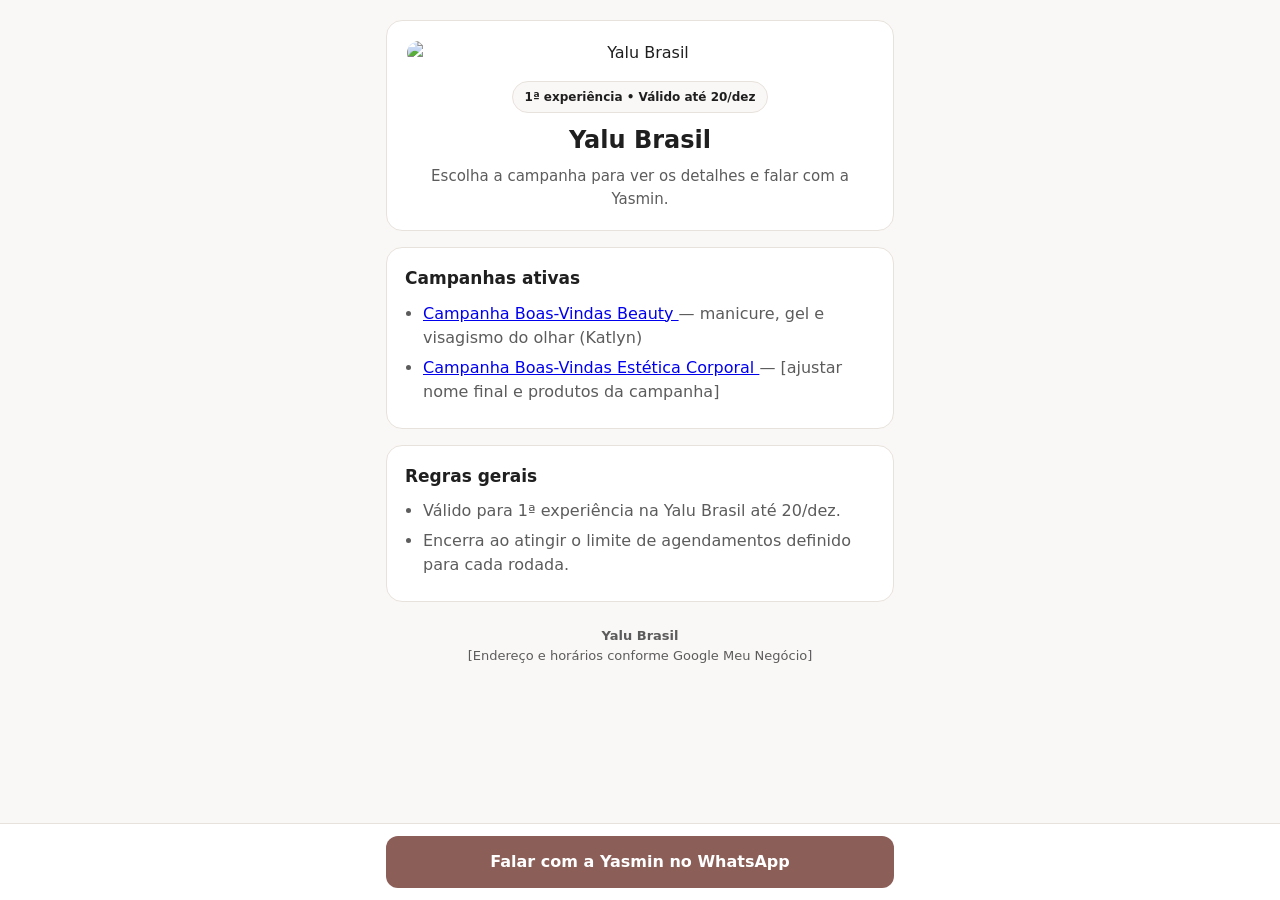
==== index.html @ 62890257 "Estrutura inicial do site Yalu Brasil" ====
<!DOCTYPE html>
<html lang="pt-BR">
<head>
  <meta charset="UTF-8" />
  <meta name="viewport" content="width=device-width, initial-scale=1.0" />
  <title>Yalu Brasil — Campanhas</title>
  <link rel="stylesheet" href="css/style.css" />
</head>
<body>
  <main class="container">
    <section class="hero">
      <!-- Troque pela arte/logo ou banner principal exportado do Canva -->
      <img src="assets/img/hero-yalu-brasil.png" alt="Yalu Brasil" />
      <span class="badge">1ª experiência • Válido até 20/dez</span>
      <h1>Yalu Brasil</h1>
      <p class="subtitulo">Escolha a campanha para ver os detalhes e falar com a Yasmin.</p>
    </section>

    <section class="card">
      <h2>Campanhas ativas</h2>
      <ul>
        <li>
          <a href="campanha-boas-vindas-beauty.html">
            Campanha Boas-Vindas Beauty
          </a>
          — manicure, gel e visagismo do olhar (Katlyn)
        </li>
        <li>
          <a href="campanha-boas-vindas-corporal.html">
            Campanha Boas-Vindas Estética Corporal
          </a>
          — [ajustar nome final e produtos da campanha]
        </li>
      </ul>
    </section>

    <section class="card">
      <h2>Regras gerais</h2>
      <ul>
        <li>Válido para 1ª experiência na Yalu Brasil até 20/dez.</li>
        <li>Encerra ao atingir o limite de agendamentos definido para cada rodada.</li>
      </ul>
    </section>

    <footer class="rodape">
      <p><strong>Yalu Brasil</strong></p>
      <p>[Endereço e horários conforme Google Meu Negócio]</p>
    </footer>
  </main>

  <div class="cta-fixo">
    <a id="btn-whatsapp" class="btn-whatsapp" target="_blank" rel="noopener noreferrer">
      Falar com a Yasmin no WhatsApp
    </a>
  </div>

  <script src="js/main.js"></script>
  <script>
    configurarBotaoWhatsApp({
      telefone: "5551989286682",
      mensagem: "Olá, Yasmin! Acessei o site da Yalu Brasil e gostaria de tirar uma dúvida sobre as campanhas."
    });
  </script>
</body>
</html>
---- css/style.css ----
:root {
  /* Substitua pelos tokens da identidade visual da Yalu Brasil */
  --cor-fundo: #faf8f6;
  --cor-superficie: #ffffff;
  --cor-texto: #1f1f1f;
  --cor-texto-suave: #5c5c5c;
  --cor-destaque: #8c5e58;
  --cor-destaque-hover: #734b46;
  --cor-borda: #e8e2dc;
  --fonte-principal: system-ui, -apple-system, sans-serif;
}

* {
  box-sizing: border-box;
  margin: 0;
  padding: 0;
}

body {
  font-family: var(--fonte-principal);
  background-color: var(--cor-fundo);
  color: var(--cor-texto);
  line-height: 1.5;
  padding-bottom: 88px; /* espaço para o botão fixo no celular */
}

.container {
  max-width: 540px; /* formato confortável para leitura mobile */
  margin: 0 auto;
  padding: 20px 16px;
}

.hero {
  background: var(--cor-superficie);
  border: 1px solid var(--cor-borda);
  border-radius: 16px;
  padding: 20px;
  margin-bottom: 16px;
  text-align: center;
}

.hero img {
  width: 100%;
  height: auto;
  border-radius: 12px;
  margin-bottom: 16px;
  display: block;
}

.badge {
  display: inline-block;
  font-size: 12px;
  font-weight: 600;
  padding: 6px 12px;
  border-radius: 999px;
  background-color: var(--cor-fundo);
  border: 1px solid var(--cor-borda);
  margin-bottom: 12px;
}

h1 {
  font-size: 24px;
  line-height: 1.25;
  margin-bottom: 10px;
}

.subtitulo {
  color: var(--cor-texto-suave);
  font-size: 15px;
}

.card {
  background: var(--cor-superficie);
  border: 1px solid var(--cor-borda);
  border-radius: 16px;
  padding: 18px;
  margin-bottom: 16px;
}

.card h2 {
  font-size: 17px;
  margin-bottom: 10px;
}

.card ul {
  padding-left: 18px;
  color: var(--cor-texto-suave);
}

.card li {
  margin-bottom: 6px;
}

.cta-fixo {
  position: fixed;
  left: 0;
  right: 0;
  bottom: 0;
  background: rgba(255, 255, 255, 0.95);
  backdrop-filter: blur(8px);
  border-top: 1px solid var(--cor-borda);
  padding: 12px 16px;
}

.btn-whatsapp {
  display: block;
  width: 100%;
  max-width: 508px;
  margin: 0 auto;
  text-align: center;
  text-decoration: none;
  background-color: var(--cor-destaque);
  color: #ffffff;
  font-weight: 600;
  font-size: 16px;
  padding: 14px 20px;
  border-radius: 12px;
}

.btn-whatsapp:hover {
  background-color: var(--cor-destaque-hover);
}

.rodape {
  text-align: center;
  font-size: 13px;
  color: var(--cor-texto-suave);
  margin-top: 24px;
}
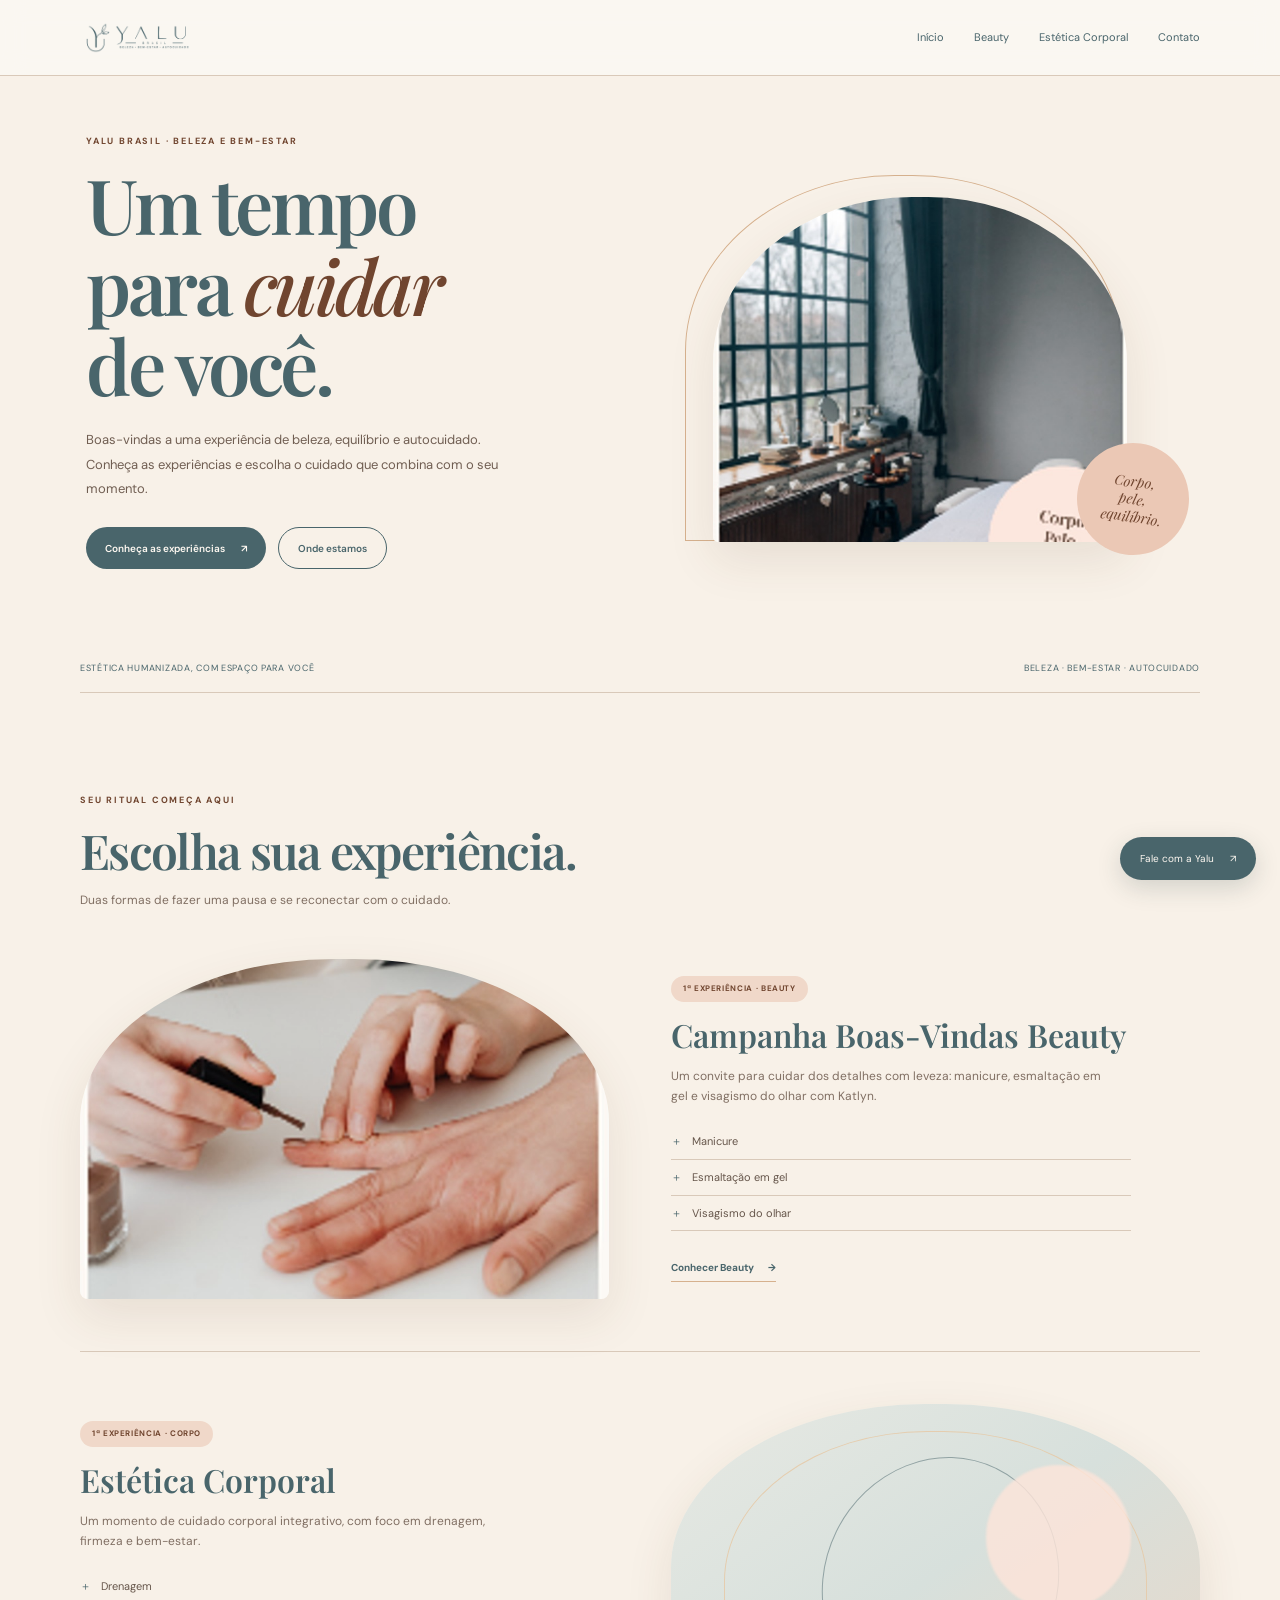
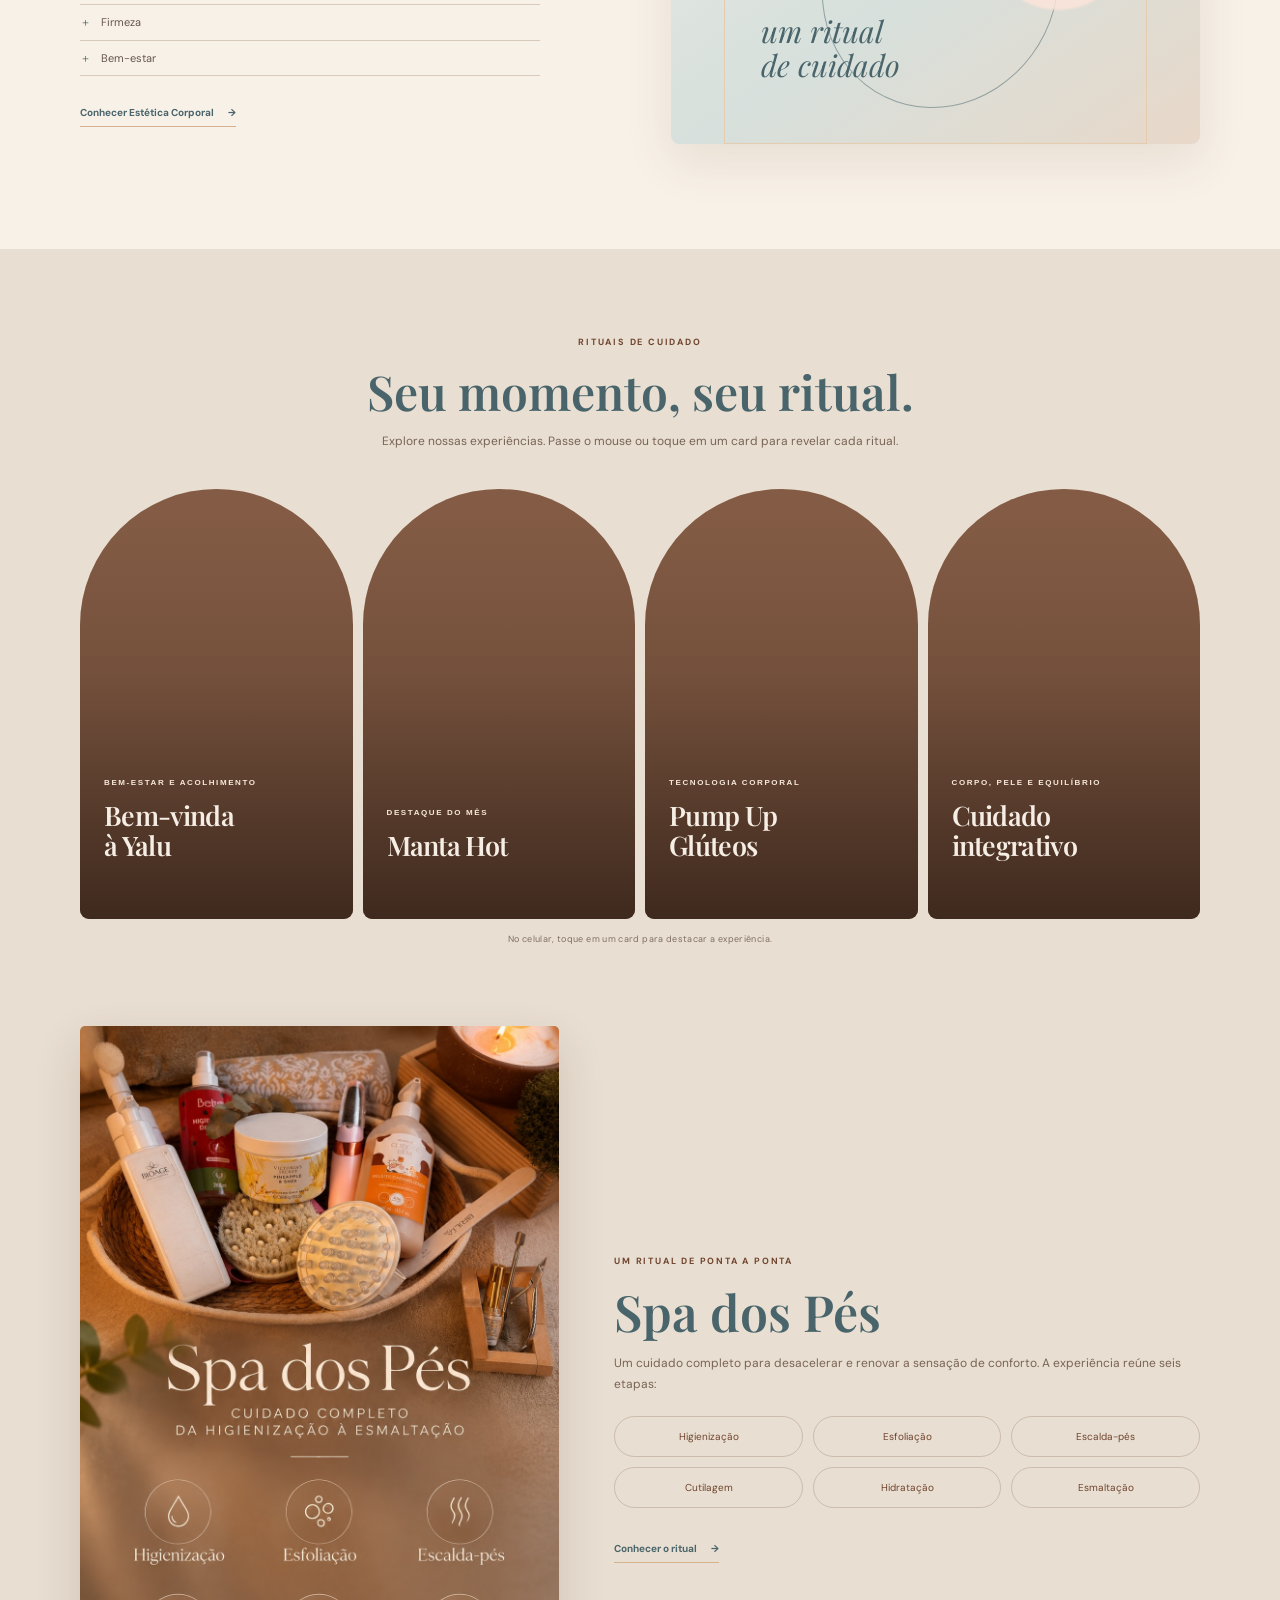
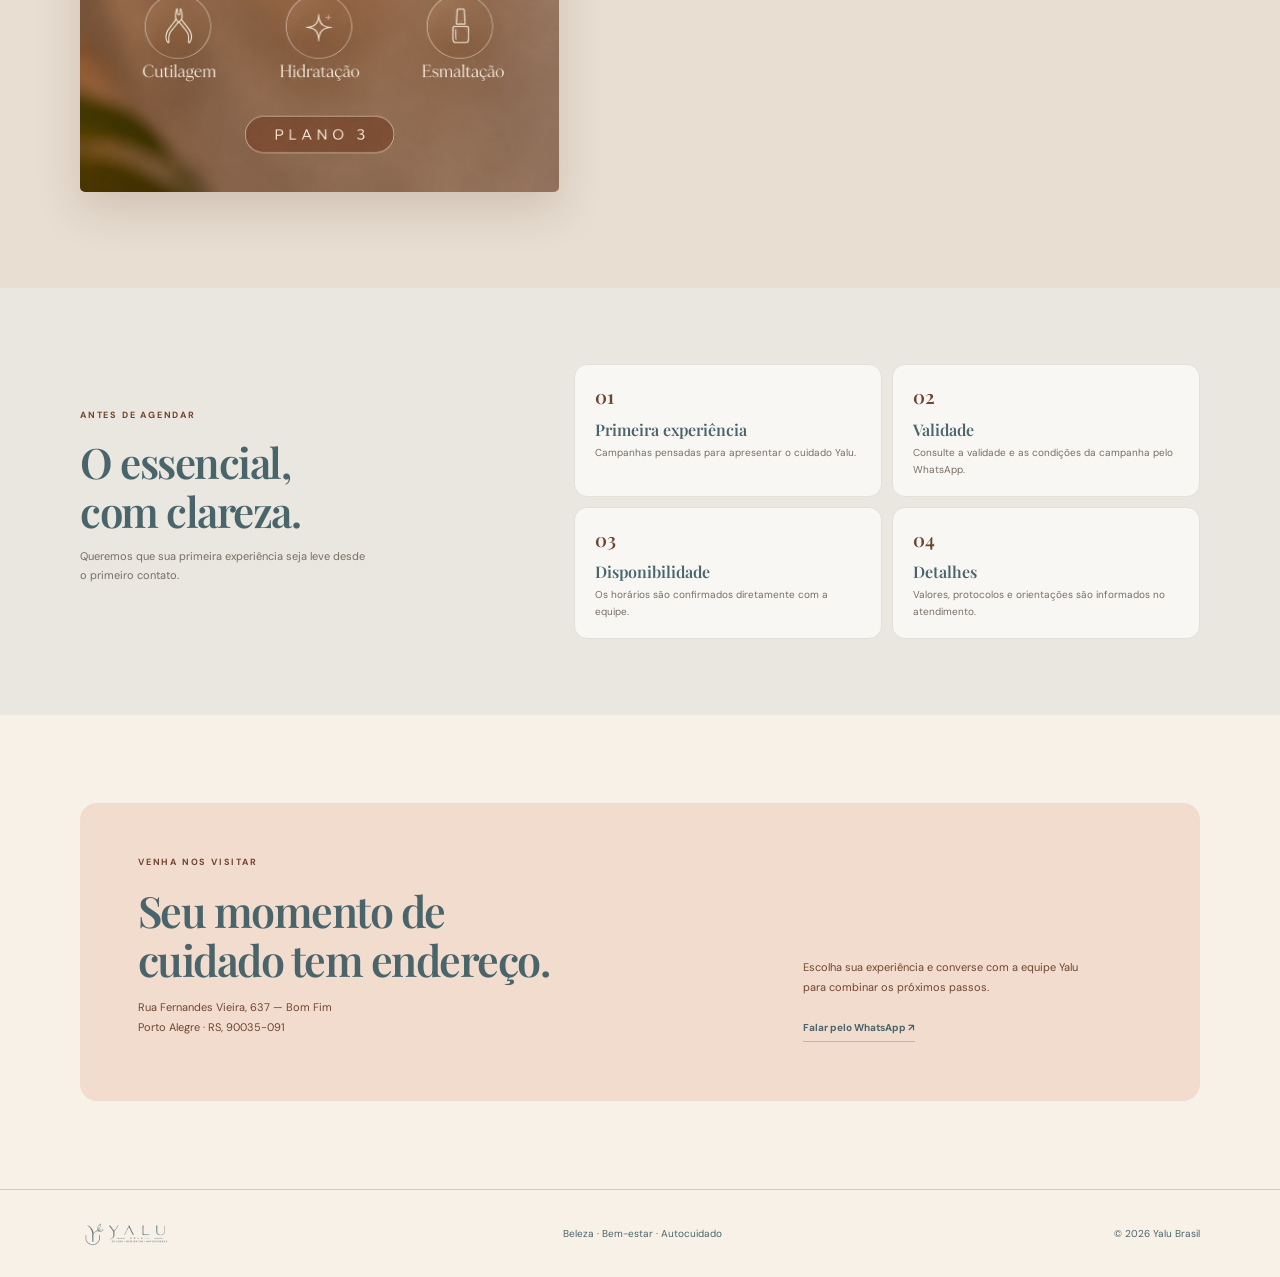
==== commit a2b186ae: "Atualiza site Yalu e corrige carrossel responsivo" ====
--- a/index.html
+++ b/index.html
@@ -1,65 +1,209 @@
 <!DOCTYPE html>
 <html lang="pt-BR">
 <head>
-  <meta charset="UTF-8" />
-  <meta name="viewport" content="width=device-width, initial-scale=1.0" />
-  <title>Yalu Brasil — Campanhas</title>
-  <link rel="stylesheet" href="css/style.css" />
+  <meta charset="UTF-8">
+  <meta name="viewport" content="width=device-width, initial-scale=1.0">
+  <meta name="theme-color" content="#FAF7F2">
+  <meta name="description" content="Yalu Brasil: beleza, bem-estar e autocuidado em uma experiência acolhedora no Bom Fim, Porto Alegre.">
+  <title>Yalu Brasil | Beleza, bem-estar e autocuidado</title>
+  <link rel="preconnect" href="https://fonts.googleapis.com">
+  <link rel="preconnect" href="https://fonts.gstatic.com" crossorigin>
+  <link href="https://fonts.googleapis.com/css2?family=DM+Sans:wght@400;500;600;700&family=Playfair+Display:ital,wght@0,500;0,600;0,700;1,500;1,600&display=swap" rel="stylesheet">
+  <link rel="stylesheet" href="css/style.css">
 </head>
 <body>
-  <main class="container">
-    <section class="hero">
-      <!-- Troque pela arte/logo ou banner principal exportado do Canva -->
-      <img src="assets/img/hero-yalu-brasil.png" alt="Yalu Brasil" />
-      <span class="badge">1ª experiência • Válido até 20/dez</span>
-      <h1>Yalu Brasil</h1>
-      <p class="subtitulo">Escolha a campanha para ver os detalhes e falar com a Yasmin.</p>
-    </section>
-
-    <section class="card">
-      <h2>Campanhas ativas</h2>
-      <ul>
-        <li>
-          <a href="campanha-boas-vindas-beauty.html">
-            Campanha Boas-Vindas Beauty
-          </a>
-          — manicure, gel e visagismo do olhar (Katlyn)
-        </li>
-        <li>
-          <a href="campanha-boas-vindas-corporal.html">
-            Campanha Boas-Vindas Estética Corporal
-          </a>
-          — [ajustar nome final e produtos da campanha]
-        </li>
-      </ul>
-    </section>
-
-    <section class="card">
-      <h2>Regras gerais</h2>
-      <ul>
-        <li>Válido para 1ª experiência na Yalu Brasil até 20/dez.</li>
-        <li>Encerra ao atingir o limite de agendamentos definido para cada rodada.</li>
-      </ul>
-    </section>
-
-    <footer class="rodape">
-      <p><strong>Yalu Brasil</strong></p>
-      <p>[Endereço e horários conforme Google Meu Negócio]</p>
-    </footer>
-  </main>
-
-  <div class="cta-fixo">
-    <a id="btn-whatsapp" class="btn-whatsapp" target="_blank" rel="noopener noreferrer">
-      Falar com a Yasmin no WhatsApp
-    </a>
-  </div>
-
-  <script src="js/main.js"></script>
-  <script>
-    configurarBotaoWhatsApp({
-      telefone: "5551989286682",
-      mensagem: "Olá, Yasmin! Acessei o site da Yalu Brasil e gostaria de tirar uma dúvida sobre as campanhas."
-    });
-  </script>
+<header class="site-header">
+  <a class="brand" href="index.html" aria-label="Yalu Brasil, início">
+    <img src="assets/img/logo-yalu-eucalipto.png" alt="Yalu Brasil">
+  </a>
+  <button class="menu-toggle" aria-label="Abrir menu" aria-expanded="false">☰</button>
+  <nav class="main-nav" aria-label="Navegação principal">
+    <a href="#inicio">Início</a>
+    <a href="#beauty">Beauty</a>
+    <a href="#corporal">Estética Corporal</a>
+    <a href="#contato">Contato</a>
+  </nav>
+</header>
+
+<main>
+  <section class="hero section-wrap" id="inicio">
+    <div class="hero-copy">
+      <span class="eyebrow">Yalu Brasil · beleza e bem-estar</span>
+      <h1>Um tempo<br>para <em>cuidar</em><br>de você.</h1>
+      <p class="lead">Boas-vindas a uma experiência de beleza, equilíbrio e autocuidado. Conheça as experiências e escolha o cuidado que combina com o seu momento.</p>
+      <div class="button-row">
+        <a class="button button-primary" href="#experiencias">Conheça as experiências <span>↗</span></a>
+        <a class="button button-outline" href="#contato">Onde estamos</a>
+      </div>
+    </div>
+    <div class="hero-visual">
+      <div class="hero-photo"><img src="assets/img/hero-spa.jpg" alt="Ambiente acolhedor de spa com luz natural"></div>
+      <div class="floating-note">Corpo,<br>pele,<br>equilíbrio.</div>
+      <span class="orbit"></span>
+    </div>
+    <div class="hero-bottom">
+      <span>Estética humanizada, com espaço para você</span>
+      <span>Beleza · Bem-estar · Autocuidado</span>
+    </div>
+  </section>
+
+  <section class="experiences section-wrap" id="experiencias">
+    <div class="section-heading">
+      <span class="eyebrow">Seu ritual começa aqui</span>
+      <h2>Escolha sua experiência.</h2>
+      <p>Duas formas de fazer uma pausa e se reconectar com o cuidado.</p>
+    </div>
+
+    <article class="experience-card" id="beauty">
+      <a class="experience-image" href="campanha-boas-vindas-beauty.html">
+        <img src="assets/img/beauty-manicure.jpg" alt="Cuidado delicado durante uma manicure">
+      </a>
+      <div class="experience-copy">
+        <span class="pill">1ª experiência · Beauty</span>
+        <h3>Campanha Boas-Vindas Beauty</h3>
+        <p>Um convite para cuidar dos detalhes com leveza: manicure, esmaltação em gel e visagismo do olhar com Katlyn.</p>
+        <ul class="minimal-list">
+          <li>Manicure</li>
+          <li>Esmaltação em gel</li>
+          <li>Visagismo do olhar</li>
+        </ul>
+        <a class="text-link" href="campanha-boas-vindas-beauty.html">Conhecer Beauty <span>→</span></a>
+      </div>
+    </article>
+
+    <article class="experience-card experience-reverse" id="corporal">
+      <div class="experience-copy">
+        <span class="pill">1ª experiência · Corpo</span>
+        <h3>Estética Corporal</h3>
+        <p>Um momento de cuidado corporal integrativo, com foco em drenagem, firmeza e bem-estar.</p>
+        <ul class="minimal-list">
+          <li>Drenagem</li>
+          <li>Firmeza</li>
+          <li>Bem-estar</li>
+        </ul>
+        <a class="text-link" href="campanha-boas-vindas-corporal.html">Conhecer Estética Corporal <span>→</span></a>
+      </div>
+      <a class="experience-image image-abstract" href="campanha-boas-vindas-corporal.html" aria-label="Conheça a experiência de estética corporal">
+        <span class="abstract-line"></span><span class="abstract-orb"></span>
+        <span class="abstract-caption">um ritual<br>de cuidado</span>
+      </a>
+    </article>
+  </section>
+
+  <section class="rituals-section" id="rituais">
+    <div class="section-wrap">
+      <div class="rituals-heading">
+        <span class="eyebrow">Rituais de cuidado</span>
+        <h2>Seu momento, seu ritual.</h2>
+        <p>Explore nossas experiências. Passe o mouse ou toque em um card para revelar cada ritual.</p>
+      </div>
+
+      <div class="ritual-carousel" aria-label="Carrossel de experiências Yalu">
+        <button class="ritual-slide" type="button" aria-pressed="false"
+          style="--ritual-image: url('assets/img/hero-spa.jpg')"
+          data-image="assets/img/hero-spa.jpg">
+          <span class="ritual-slide-shade"></span>
+          <span class="ritual-slide-content">
+            <span class="eyebrow">Bem-estar e acolhimento</span>
+            <strong>Bem-vinda<br>à Yalu</strong>
+            <span class="ritual-description">Um espaço de saúde, bem-estar e estética integrativa para você se cuidar de forma real e contínua.</span>
+            <span class="ritual-action">Conhecer a Yalu ↗</span>
+          </span>
+        </button>
+
+        <button class="ritual-slide" type="button" aria-pressed="false"
+          style="--ritual-image: url('assets/img/hero-spa.jpg')"
+          data-image="assets/img/hero-spa.jpg">
+          <span class="ritual-slide-shade"></span>
+          <span class="ritual-slide-content">
+            <span class="eyebrow">Destaque do mês</span>
+            <strong>Manta Hot</strong>
+            <span class="ritual-description">Termoterapia e relaxamento como parte de uma experiência integrativa.</span>
+            <span class="ritual-action">Descobrir experiência ↗</span>
+          </span>
+        </button>
+
+        <button class="ritual-slide" type="button" aria-pressed="false"
+          style="--ritual-image: url('assets/img/beauty-manicure.jpg')"
+          data-image="assets/img/beauty-manicure.jpg">
+          <span class="ritual-slide-shade"></span>
+          <span class="ritual-slide-content">
+            <span class="eyebrow">Tecnologia corporal</span>
+            <strong>Pump Up<br>Glúteos</strong>
+            <span class="ritual-description">Tecnologia e cuidado corporal. Consulte a equipe sobre indicação e disponibilidade.</span>
+            <span class="ritual-action">Consultar protocolo ↗</span>
+          </span>
+        </button>
+
+        <button class="ritual-slide" type="button" aria-pressed="false"
+          style="--ritual-image: url('assets/img/spa-dos-pes-plano-3.png')"
+          data-image="assets/img/spa-dos-pes-plano-3.png">
+          <span class="ritual-slide-shade"></span>
+          <span class="ritual-slide-content">
+            <span class="eyebrow">Corpo, pele e equilíbrio</span>
+            <strong>Cuidado<br>integrativo</strong>
+            <span class="ritual-description">Tratamentos que se complementam para uma jornada de autocuidado.</span>
+            <span class="ritual-action">Conhecer os cuidados ↗</span>
+          </span>
+        </button>
+      </div>
+      <p class="carousel-hint">No celular, toque em um card para destacar a experiência.</p>
+
+      <div class="spa-pes-feature">
+        <a class="spa-pes-art" href="spa-dos-pes.html" aria-label="Ver detalhes do Spa dos Pés">
+          <img src="assets/img/spa-dos-pes-plano-3.png" alt="Arte da experiência Spa dos Pés, com etapas de higienização, esfoliação, escalda-pés, cutilagem, hidratação e esmaltação">
+        </a>
+        <div class="spa-pes-copy">
+          <span class="eyebrow">Um ritual de ponta a ponta</span>
+          <h2>Spa dos Pés</h2>
+          <p>Um cuidado completo para desacelerar e renovar a sensação de conforto. A experiência reúne seis etapas:</p>
+          <div class="spa-steps">
+            <span>Higienização</span><span>Esfoliação</span><span>Escalda-pés</span>
+            <span>Cutilagem</span><span>Hidratação</span><span>Esmaltação</span>
+          </div>
+          <a class="text-link" href="spa-dos-pes.html">Conhecer o ritual <span>→</span></a>
+        </div>
+      </div>
+    </div>
+  </section>
+
+  <section class="clarity-band">
+    <div class="clarity-inner section-wrap">
+      <div>
+        <span class="eyebrow">Antes de agendar</span>
+        <h2>O essencial,<br>com clareza.</h2>
+        <p>Queremos que sua primeira experiência seja leve desde o primeiro contato.</p>
+      </div>
+      <div class="clarity-grid">
+        <article><b>01</b><h4>Primeira experiência</h4><p>Campanhas pensadas para apresentar o cuidado Yalu.</p></article>
+        <article><b>02</b><h4>Validade</h4><p>Consulte a validade e as condições da campanha pelo WhatsApp.</p></article>
+        <article><b>03</b><h4>Disponibilidade</h4><p>Os horários são confirmados diretamente com a equipe.</p></article>
+        <article><b>04</b><h4>Detalhes</h4><p>Valores, protocolos e orientações são informados no atendimento.</p></article>
+      </div>
+    </div>
+  </section>
+
+  <section class="contact section-wrap" id="contato">
+    <div class="contact-panel">
+      <div>
+        <span class="eyebrow">Venha nos visitar</span>
+        <h2>Seu momento de<br>cuidado tem endereço.</h2>
+        <p>Rua Fernandes Vieira, 637 — Bom Fim<br>Porto Alegre · RS, 90035-091</p>
+      </div>
+      <div class="contact-side">
+        <p>Escolha sua experiência e converse com a equipe Yalu para combinar os próximos passos.</p>
+        <a class="text-link" href="https://wa.me/5551989286682?text=Ol%C3%A1%21%20Conheci%20o%20site%20da%20Yalu%20Brasil%20e%20gostaria%20de%20saber%20mais." target="_blank" rel="noopener noreferrer">Falar pelo WhatsApp ↗</a>
+      </div>
+    </div>
+  </section>
+</main>
+
+<footer class="site-footer">
+  <a class="brand footer-brand" href="index.html"><img src="assets/img/logo-yalu-eucalipto.png" alt="Yalu Brasil"></a>
+  <p>Beleza · Bem-estar · Autocuidado</p>
+  <span>© <span data-year></span> Yalu Brasil</span>
+</footer>
+<a class="floating-cta" href="https://wa.me/5551989286682?text=Ol%C3%A1%21%20Conheci%20o%20site%20da%20Yalu%20Brasil%20e%20gostaria%20de%20saber%20mais." target="_blank" rel="noopener noreferrer">Fale com a Yalu <span>↗</span></a>
+<script src="js/main.js"></script>
 </body>
-</html>+</html>
--- a/css/style.css
+++ b/css/style.css
@@ -1,129 +1,727 @@
+/* YALU BRASIL — identidade visual e layout responsivo */
 :root {
-  /* Substitua pelos tokens da identidade visual da Yalu Brasil */
-  --cor-fundo: #faf8f6;
-  --cor-superficie: #ffffff;
-  --cor-texto: #1f1f1f;
-  --cor-texto-suave: #5c5c5c;
-  --cor-destaque: #8c5e58;
-  --cor-destaque-hover: #734b46;
-  --cor-borda: #e8e2dc;
-  --fonte-principal: system-ui, -apple-system, sans-serif;
-}
-
-* {
-  box-sizing: border-box;
+  --ink: #49656B;          /* verde-eucalipto da marca */
+  --peach: #EBC8B5;        /* pêssego queimado */
+  --sand: #D6B18E;         /* areia/caramelo */
+  --paper: #F8F1E8;        /* off-white quente */
+  --earth: #70452F;        /* terracota terroso */
+  --sage: #E8E5DD;         /* neutro mineral */
+  --line: #D9C9B9;
+  --white: #FFF9F2;
+  --cocoa: #8B5538;
+  --clay: #A96C4A;
+  --serif: "Playfair Display", Georgia, serif;
+  --sans: "DM Sans", Arial, sans-serif;
+}
+
+* { box-sizing: border-box; }
+html { scroll-behavior: smooth; scroll-padding-top: 90px; }
+body {
   margin: 0;
-  padding: 0;
-}
-
-body {
-  font-family: var(--fonte-principal);
-  background-color: var(--cor-fundo);
-  color: var(--cor-texto);
-  line-height: 1.5;
-  padding-bottom: 88px; /* espaço para o botão fixo no celular */
-}
-
-.container {
-  max-width: 540px; /* formato confortável para leitura mobile */
-  margin: 0 auto;
-  padding: 20px 16px;
-}
-
+  background: var(--paper);
+  color: var(--earth);
+  font-family: var(--sans);
+  font-size: 14px;
+  line-height: 1.7;
+}
+a { color: inherit; text-decoration: none; }
+img { display: block; max-width: 100%; }
+.section-wrap { width: min(1120px, calc(100% - 64px)); margin-inline: auto; }
+
+.site-header {
+  height: 76px;
+  padding: 0 max(32px, calc((100vw - 1120px) / 2));
+  display: flex;
+  align-items: center;
+  justify-content: space-between;
+  border-bottom: 1px solid var(--line);
+  background: rgba(250, 247, 242, .96);
+  position: sticky;
+  top: 0;
+  z-index: 20;
+  backdrop-filter: blur(12px);
+}
+.brand { display: inline-flex; align-items: center; color: var(--ink); }
+.brand img { width: 112px; height: auto; }
+.main-nav { display: flex; gap: 30px; font-size: 11px; color: var(--ink); }
+.main-nav a { transition: color .2s ease; }
+.main-nav a:hover, .text-link:hover { color: var(--earth); }
+.menu-toggle {
+  display: none;
+  border: 0;
+  background: transparent;
+  color: var(--ink);
+  font-size: 24px;
+  cursor: pointer;
+}
+
+.eyebrow {
+  display: block;
+  margin-bottom: 15px;
+  color: var(--earth);
+  font-size: 9px;
+  font-weight: 700;
+  letter-spacing: .2em;
+  text-transform: uppercase;
+}
 .hero {
-  background: var(--cor-superficie);
-  border: 1px solid var(--cor-borda);
-  border-radius: 16px;
-  padding: 20px;
-  margin-bottom: 16px;
+  min-height: 570px;
+  display: grid;
+  grid-template-columns: 1fr 1fr;
+  align-items: center;
+  position: relative;
+  padding-top: 58px;
+  padding-bottom: 88px;
+}
+.hero-copy { padding: 0 0 36px 6px; position: relative; z-index: 2; }
+.hero h1, .campaign-copy h1 {
+  margin: 0 0 22px;
+  color: var(--ink);
+  font: 600 clamp(52px, 6vw, 76px)/1.06 var(--serif);
+  letter-spacing: -.045em;
+}
+.hero h1 em, .campaign-copy h1 em { color: var(--earth); font-weight: 500; }
+.lead { max-width: 430px; color: #705E52; font-size: 13px; line-height: 1.9; }
+.button-row { display: flex; align-items: center; gap: 12px; flex-wrap: wrap; margin-top: 25px; }
+.button {
+  min-height: 42px;
+  padding: 0 19px;
+  border-radius: 40px;
+  display: inline-flex;
+  align-items: center;
+  gap: 16px;
+  font-size: 10px;
+  font-weight: 600;
+  transition: .2s ease;
+}
+.button-primary { background: var(--ink); color: var(--white); }
+.button-primary:hover { background: #344E53; transform: translateY(-2px); }
+.button-outline { border: 1px solid var(--ink); color: var(--ink); }
+.button-outline:hover { background: var(--peach); }
+.hero-visual {
+  height: 390px;
+  position: relative;
+  display: flex;
+  align-items: center;
+  justify-content: center;
+}
+.hero-photo {
+  width: 74%;
+  height: 345px;
+  overflow: hidden;
+  border-radius: 48% 48% 5px 5px;
+  position: relative;
+  z-index: 1;
+}
+.hero-photo img { width: 100%; height: 100%; object-fit: cover; }
+.floating-note {
+  position: absolute;
+  z-index: 2;
+  right: 2%;
+  bottom: 10px;
+  width: 112px;
+  height: 112px;
+  border-radius: 50%;
+  background: var(--peach);
+  display: grid;
+  place-content: center;
   text-align: center;
-}
-
-.hero img {
-  width: 100%;
-  height: auto;
-  border-radius: 12px;
-  margin-bottom: 16px;
-  display: block;
-}
-
-.badge {
-  display: inline-block;
-  font-size: 12px;
-  font-weight: 600;
-  padding: 6px 12px;
-  border-radius: 999px;
-  background-color: var(--cor-fundo);
-  border: 1px solid var(--cor-borda);
-  margin-bottom: 12px;
-}
-
-h1 {
-  font-size: 24px;
-  line-height: 1.25;
-  margin-bottom: 10px;
-}
-
-.subtitulo {
-  color: var(--cor-texto-suave);
-  font-size: 15px;
-}
-
-.card {
-  background: var(--cor-superficie);
-  border: 1px solid var(--cor-borda);
-  border-radius: 16px;
-  padding: 18px;
-  margin-bottom: 16px;
-}
-
-.card h2 {
-  font-size: 17px;
-  margin-bottom: 10px;
-}
-
-.card ul {
-  padding-left: 18px;
-  color: var(--cor-texto-suave);
-}
-
-.card li {
-  margin-bottom: 6px;
-}
-
-.cta-fixo {
-  position: fixed;
+  font: italic 14px/1.25 var(--serif);
+  color: var(--earth);
+  transform: rotate(8deg);
+}
+.orbit {
+  position: absolute;
+  border: 1px solid var(--sand);
+  border-radius: 48% 48% 0 0;
+  width: 78%;
+  height: 94%;
+  top: 0;
+  left: 8%;
+}
+.hero-bottom {
+  position: absolute;
+  bottom: 0;
   left: 0;
   right: 0;
-  bottom: 0;
-  background: rgba(255, 255, 255, 0.95);
-  backdrop-filter: blur(8px);
-  border-top: 1px solid var(--cor-borda);
-  padding: 12px 16px;
-}
-
-.btn-whatsapp {
+  border-bottom: 1px solid var(--line);
+  padding: 16px 0;
+  display: flex;
+  justify-content: space-between;
+  gap: 18px;
+  color: var(--ink);
+  font-size: 9px;
+  letter-spacing: .08em;
+  text-transform: uppercase;
+}
+
+.experiences { padding-top: 100px; padding-bottom: 105px; }
+.section-heading { margin-bottom: 48px; }
+.section-heading h2, .clarity-inner h2, .contact-panel h2,
+.detail-intro h2, .rule-inner h2 {
+  margin: 0 0 12px;
+  color: var(--ink);
+  font: 600 clamp(34px, 4vw, 48px)/1.15 var(--serif);
+  letter-spacing: -.035em;
+}
+.section-heading p { margin: 0; color: #806F63; font-size: 12px; }
+.experience-card {
+  display: grid;
+  grid-template-columns: 1fr 1fr;
+  gap: 62px;
+  align-items: center;
+  padding: 0 0 52px;
+  margin-bottom: 52px;
+  border-bottom: 1px solid var(--line);
+}
+.experience-card:last-child { border: 0; margin: 0; padding: 0; }
+.experience-image {
+  height: 340px;
+  position: relative;
+  overflow: hidden;
+  border-radius: 48% 48% 8px 8px;
   display: block;
+}
+.experience-image img { width: 100%; height: 100%; object-fit: cover; transition: transform .6s; }
+.experience-image:hover img { transform: scale(1.04); }
+.experience-copy { max-width: 460px; }
+.pill {
+  display: inline-block;
+  background: var(--peach);
+  color: var(--earth);
+  border-radius: 30px;
+  padding: 6px 12px;
+  font-size: 8px;
+  letter-spacing: .08em;
+  text-transform: uppercase;
+  font-weight: 700;
+}
+.experience-copy h3 {
+  margin: 15px 0 10px;
+  color: var(--ink);
+  font: 600 32px/1.15 var(--serif);
+}
+.experience-copy p { color: #806F63; font-size: 12px; max-width: 430px; }
+.minimal-list { list-style: none; padding: 0; margin: 18px 0; color: #66564B; font-size: 11px; }
+.minimal-list li { padding: 8px 0; border-bottom: 1px solid var(--line); }
+.minimal-list li::before { content: "＋"; color: var(--ink); margin-right: 10px; }
+.text-link {
+  display: inline-flex;
+  gap: 14px;
+  align-items: center;
+  color: var(--ink);
+  font-size: 10px;
+  font-weight: 700;
+  border-bottom: 1px solid var(--sand);
+  padding: 0 0 5px;
+  margin-top: 10px;
+}
+.experience-reverse { grid-template-columns: 1fr 1fr; }
+.image-abstract {
+  background: linear-gradient(145deg, #E7E9E3, #D7E0DC 50%, #E8D8C9);
+  isolation: isolate;
+}
+.image-abstract::before {
+  content: "";
+  position: absolute;
+  inset: 8% 10% 0;
+  border: 1px solid rgba(230, 203, 170, .9);
+  border-radius: 48% 48% 0 0;
+}
+.abstract-line {
+  position: absolute;
+  width: 44%;
+  height: 75%;
+  left: 29%;
+  top: 15%;
+  border: 1px solid rgba(73, 101, 107, .5);
+  border-radius: 50%;
+  transform: rotate(26deg);
+}
+.abstract-orb {
+  position: absolute;
+  width: 145px;
+  height: 145px;
+  border-radius: 50%;
+  background: rgba(253, 228, 218, .82);
+  right: 13%;
+  top: 18%;
+  filter: blur(1px);
+}
+.abstract-caption {
+  position: absolute;
+  bottom: 18%;
+  left: 17%;
+  color: var(--ink);
+  font: italic 30px/1.15 var(--serif);
+}
+
+.clarity-band { background: var(--sage); padding: 76px 0; }
+.clarity-inner {
+  display: grid;
+  grid-template-columns: .8fr 1.2fr;
+  gap: 76px;
+  align-items: center;
+}
+.clarity-inner h2 { font-size: 42px; }
+.clarity-inner > div:first-child p { max-width: 290px; color: #786D63; font-size: 11px; }
+.clarity-grid { display: grid; grid-template-columns: 1fr 1fr; gap: 10px; }
+.clarity-grid article {
+  min-height: 126px;
+  padding: 18px 20px;
+  background: rgba(255,255,255,.68);
+  border: 1px solid #E3E0DB;
+  border-radius: 13px;
+}
+.clarity-grid b { color: var(--earth); font: 600 19px var(--serif); }
+.clarity-grid h4 { margin: 7px 0 4px; color: var(--ink); font: 600 16px var(--serif); }
+.clarity-grid p { margin: 0; color: #786D63; font-size: 10px; }
+
+.contact { padding-top: 88px; padding-bottom: 88px; }
+.contact-panel {
+  display: grid;
+  grid-template-columns: 1fr .55fr;
+  gap: 50px;
+  align-items: end;
+  padding: 52px 58px;
+  background: var(--peach);
+  border-radius: 17px;
+}
+.contact-panel h2 { font-size: 43px; }
+.contact-panel p { font-size: 11px; line-height: 1.9; }
+.contact-side { padding-bottom: 7px; }
+.contact-side p { max-width: 280px; }
+.site-footer {
+  min-height: 88px;
+  border-top: 1px solid var(--line);
+  padding: 22px max(32px, calc((100vw - 1120px) / 2));
+  display: flex;
+  align-items: center;
+  justify-content: space-between;
+  gap: 20px;
+  color: var(--ink);
+  font-size: 10px;
+}
+.footer-brand img { width: 90px; }
+.site-footer p { margin: 0; }
+.floating-cta {
+  position: fixed;
+  right: 24px;
+  bottom: 20px;
+  z-index: 15;
+  padding: 13px 20px;
+  border-radius: 40px;
+  background: var(--ink);
+  color: var(--white);
+  font-size: 10px;
+  box-shadow: 0 8px 25px rgba(38,61,61,.17);
+}
+.floating-cta span { margin-left: 13px; }
+
+/* Páginas individuais das campanhas */
+.campaign-hero {
+  min-height: 535px;
+  display: grid;
+  grid-template-columns: 1fr 1fr;
+  gap: 58px;
+  align-items: center;
+  padding-top: 70px;
+  padding-bottom: 75px;
+}
+.campaign-copy h1 { font-size: clamp(48px, 5.8vw, 70px); margin-top: 20px; }
+.campaign-copy .lead { max-width: 470px; }
+.campaign-image { height: 400px; position: relative; overflow: hidden; }
+.photo-frame { border-radius: 48% 48% 8px 8px; }
+.photo-frame img { width: 100%; height: 100%; object-fit: cover; }
+.campaign-image .image-note {
+  position: absolute;
+  right: 12px;
+  bottom: 18px;
+  width: 102px;
+  height: 102px;
+  border-radius: 50%;
+  display: grid;
+  place-content: center;
+  background: var(--peach);
+  color: var(--earth);
+  text-align: center;
+  font: italic 13px/1.2 var(--serif);
+  transform: rotate(7deg);
+}
+.campaign-abstract { border-radius: 48% 48% 8px 8px; }
+.campaign-abstract .abstract-caption { font-size: 34px; }
+.campaign-details { padding: 58px 0 100px; border-top: 1px solid var(--line); }
+.detail-intro { max-width: 650px; margin-bottom: 38px; }
+.detail-intro h2 { font-size: 42px; }
+.detail-intro p { color: #806F63; font-size: 12px; }
+.detail-columns { display: grid; grid-template-columns: 1fr 1fr; gap: 50px; }
+.detail-columns article { padding: 30px 34px; border: 1px solid var(--line); border-radius: 13px; }
+.detail-columns h3 { margin: 12px 0; color: var(--ink); font: 600 26px/1.2 var(--serif); }
+.detail-highlight { background: #F0E8DC; border-color: #EADBC6 !important; }
+.detail-highlight p { color: #705E52; font-size: 11px; }
+.campaign-rule { padding: 62px 0; background: var(--sage); }
+.rule-inner { display: flex; justify-content: space-between; align-items: center; gap: 48px; }
+.rule-inner h2 { font-size: 39px; margin: 0; }
+.rule-inner > p { max-width: 390px; color: #6F675F; font-size: 11px; }
+.campaign-page .site-footer { margin-bottom: 28px; }
+
+@media (max-width: 760px) {
+  .section-wrap { width: min(100% - 38px, 560px); }
+  .site-header { height: 66px; padding: 0 19px; }
+  .brand img { width: 96px; }
+  .menu-toggle { display: block; }
+  .main-nav {
+    display: none;
+    position: absolute;
+    top: 65px;
+    left: 0;
+    right: 0;
+    padding: 19px 22px;
+    background: var(--paper);
+    border-bottom: 1px solid var(--line);
+    flex-direction: column;
+    gap: 16px;
+  }
+  .main-nav.open { display: flex; }
+  .hero { grid-template-columns: 1fr; min-height: auto; padding-top: 48px; padding-bottom: 75px; }
+  .hero-copy { padding: 0; }
+  .hero h1 { font-size: 56px; }
+  .hero-visual { height: 315px; margin-top: 25px; }
+  .hero-photo { width: 76%; height: 285px; }
+  .floating-note { width: 94px; height: 94px; right: 0; font-size: 12px; }
+  .hero-bottom { font-size: 7px; gap: 12px; }
+  .hero-bottom span:last-child { text-align: right; }
+  .experiences { padding-top: 68px; padding-bottom: 72px; }
+  .section-heading { margin-bottom: 32px; }
+  .section-heading h2 { font-size: 35px; }
+  .experience-card, .experience-reverse { grid-template-columns: 1fr; gap: 25px; padding-bottom: 38px; margin-bottom: 38px; }
+  .experience-reverse .experience-copy { order: 2; }
+  .experience-reverse .experience-image { order: 1; }
+  .experience-image { height: 300px; }
+  .experience-copy h3 { font-size: 29px; }
+  .clarity-band { padding: 54px 0; }
+  .clarity-inner { grid-template-columns: 1fr; gap: 24px; }
+  .clarity-inner h2 { font-size: 37px; }
+  .clarity-grid { gap: 8px; }
+  .clarity-grid article { min-height: 122px; padding: 14px; }
+  .clarity-grid h4 { font-size: 14px; }
+  .contact { padding: 52px 0; }
+  .contact-panel { grid-template-columns: 1fr; gap: 17px; padding: 32px 25px; }
+  .contact-panel h2 { font-size: 35px; }
+  .site-footer { padding: 22px 19px; flex-wrap: wrap; }
+  .site-footer p { order: 3; width: 100%; }
+  .floating-cta { right: 13px; bottom: 13px; padding: 11px 16px; }
+  .campaign-hero { grid-template-columns: 1fr; gap: 28px; padding-top: 48px; padding-bottom: 52px; }
+  .campaign-copy h1 { font-size: 49px; }
+  .campaign-image { height: 315px; }
+  .campaign-details { padding: 45px 0 62px; }
+  .detail-intro h2 { font-size: 34px; }
+  .detail-columns { grid-template-columns: 1fr; gap: 13px; }
+  .detail-columns article { padding: 23px; }
+  .rule-inner { display: block; }
+  .rule-inner h2 { font-size: 34px; }
+  .rule-inner > p { margin-top: 18px; }
+  .campaign-rule { padding: 46px 0; }
+}
+@media (prefers-reduced-motion: reduce) {
+  html { scroll-behavior: auto; }
+  *, *::before, *::after { transition: none !important; }
+}
+
+
+/* Complemento visual: editorial quente, fotografia em destaque e rituais */
+.hero-photo, .experience-image, .campaign-image {
+  box-shadow: 0 18px 48px rgba(91, 55, 34, .10);
+}
+.hero-photo img, .experience-image img, .campaign-image img {
+  filter: saturate(.88) contrast(1.02);
+}
+.pill { background: #F0D8C9; }
+.button-primary, .floating-cta { background: var(--ink); }
+.clarity-band { background: #E9E7DF; }
+.contact-panel { background: #F2DCCE; }
+.experience-copy h3, .section-heading h2, .detail-intro h2,
+.contact-panel h2, .clarity-inner h2 { text-wrap: balance; }
+
+.rituals-section {
+  padding: 86px 0 96px;
+  background: #E8DED1;
+}
+.rituals-heading {
+  max-width: 650px;
+  margin: 0 auto 38px;
+  text-align: center;
+}
+.rituals-heading h2 {
+  margin: 0 0 12px;
+  color: var(--ink);
+  font: 600 clamp(34px, 4vw, 48px)/1.12 var(--serif);
+}
+.rituals-heading p { color: #786456; font-size: 12px; }
+.ritual-carousel {
+  display: flex;
+  align-items: stretch;
+  gap: 10px;
+  min-height: 430px;
   width: 100%;
-  max-width: 508px;
-  margin: 0 auto;
+}
+
+.ritual-slide {
+  --ritual-image: none;
+  position: relative;
+  isolation: isolate;
+  flex: 1 1 0;
+  min-width: 0;
+  min-height: 430px;
+  overflow: hidden;
+  padding: 0;
+  border: 0;
+  appearance: none;
+  border-radius: 180px 180px 12px 12px;
+  background: #8B6149;
+  color: #FFF8EF;
+  text-align: left;
+  cursor: pointer;
+  transition:
+    flex-grow .6s cubic-bezier(.2,.75,.2,1),
+    border-radius .45s ease,
+    box-shadow .45s ease;
+}
+
+/* A imagem fica numa camada própria, acima do fundo e abaixo do conteúdo. */
+.ritual-slide::before {
+  content: "";
+  position: absolute;
+  z-index: 0;
+  pointer-events: none;
+  inset: -8px;
+  background-image: var(--ritual-image);
+  background-position: center;
+  background-size: cover;
+  filter: blur(7px);
+  transform: scale(1.06);
+  transition: filter .55s ease, transform .7s ease;
+}
+
+.ritual-slide-shade {
+  position: absolute;
+  z-index: 1;
+  pointer-events: none;
+  inset: 0;
+  background: linear-gradient(
+    180deg,
+    rgba(40,25,17,.08) 5%,
+    rgba(40,25,17,.25) 42%,
+    rgba(40,25,17,.86) 100%
+  );
+  opacity: .9;
+  transition: opacity .45s ease;
+}
+
+.ritual-slide-content {
+  position: absolute;
+  z-index: 2;
+  inset: auto 24px 28px;
+  display: flex;
+  flex-direction: column;
+  align-items: flex-start;
+  opacity: .95;
+  transform: translateY(5px);
+  transition: transform .45s ease, opacity .4s ease;
+  pointer-events: none;
+}
+
+.ritual-slide .eyebrow {
+  color: #FFF2E5;
+  font-size: 8px;
+  margin-bottom: 13px;
+}
+
+.ritual-slide strong {
+  display: block;
+  color: #FFF8EF;
+  font: 600 clamp(22px, 2.1vw, 31px)/1.12 var(--serif);
+  letter-spacing: -.025em;
+}
+
+.ritual-description {
+  display: block;
+  max-width: 310px;
+  margin-top: 10px;
+  color: rgba(255,248,239,.96);
+  font-size: 11px;
+  line-height: 1.65;
+  opacity: 0;
+  max-height: 0;
+  overflow: hidden;
+  transition: opacity .3s ease, max-height .4s ease;
+}
+
+.ritual-action {
+  margin-top: 16px;
+  color: #FFF8EF;
+  font-size: 9px;
+  letter-spacing: .08em;
+  text-transform: uppercase;
+  opacity: 0;
+  transition: opacity .3s ease;
+}
+
+/* O estado selecionado é controlado pela classe .is-active. */
+.ritual-slide.is-active {
+  flex-grow: 2.7;
+  border-radius: 160px 160px 12px 12px;
+  box-shadow: 0 18px 42px rgba(64,39,25,.18);
+}
+
+.ritual-slide.is-active::before {
+  filter: blur(0);
+  transform: scale(1);
+}
+
+.ritual-slide.is-active .ritual-slide-shade {
+  opacity: .66;
+}
+
+.ritual-slide.is-active .ritual-slide-content {
+  opacity: 1;
+  transform: translateY(0);
+}
+
+.ritual-slide.is-active .ritual-description {
+  opacity: 1;
+  max-height: 120px;
+}
+
+.ritual-slide.is-active .ritual-action {
+  opacity: 1;
+}
+
+/* Hover só existe em dispositivos que realmente usam mouse. */
+@media (hover: hover) and (pointer: fine) {
+  .ritual-slide:hover {
+    flex-grow: 2.7;
+    border-radius: 160px 160px 12px 12px;
+    box-shadow: 0 18px 42px rgba(64,39,25,.18);
+  }
+
+  .ritual-slide:hover::before {
+    filter: blur(0);
+    transform: scale(1);
+  }
+
+  .ritual-slide:hover .ritual-slide-shade {
+    opacity: .66;
+  }
+
+  .ritual-slide:hover .ritual-slide-content {
+    opacity: 1;
+    transform: translateY(0);
+  }
+
+  .ritual-slide:hover .ritual-description {
+    opacity: 1;
+    max-height: 120px;
+  }
+
+  .ritual-slide:hover .ritual-action {
+    opacity: 1;
+  }
+}
+
+.ritual-slide:focus-visible {
+  outline: 2px solid var(--ink);
+  outline-offset: 4px;
+}
+
+.carousel-hint {
+  margin: 13px 0 0;
+  color: #806F63;
   text-align: center;
-  text-decoration: none;
-  background-color: var(--cor-destaque);
-  color: #ffffff;
-  font-weight: 600;
-  font-size: 16px;
-  padding: 14px 20px;
-  border-radius: 12px;
-}
-
-.btn-whatsapp:hover {
-  background-color: var(--cor-destaque-hover);
-}
-
-.rodape {
+  font-size: 9px;
+  letter-spacing: .04em;
+}
+
+.spa-pes-feature {
+  display: grid;
+  grid-template-columns: .9fr 1.1fr;
+  align-items: center;
+  gap: 55px;
+  padding-top: 78px;
+}
+.spa-pes-art {
+  display: block;
+  overflow: hidden;
+  border-radius: 5px;
+  box-shadow: 0 18px 45px rgba(76, 48, 31, .16);
+}
+.spa-pes-art img { width: 100%; height: auto; }
+.spa-pes-copy h2 {
+  margin: 0 0 14px;
+  color: var(--ink);
+  font: 600 clamp(36px, 4vw, 50px)/1.1 var(--serif);
+}
+.spa-pes-copy p { color: #786456; font-size: 12px; }
+.spa-steps {
+  display: grid;
+  grid-template-columns: repeat(3, 1fr);
+  gap: 10px;
+  margin: 22px 0;
+}
+.spa-steps span {
+  padding: 11px 8px;
   text-align: center;
-  font-size: 13px;
-  color: var(--cor-texto-suave);
-  margin-top: 24px;
-}+  border: 1px solid rgba(112,69,47,.22);
+  border-radius: 40px;
+  color: var(--earth);
+  font-size: 10px;
+}
+@media (max-width: 760px) {
+  .rituals-section { padding: 58px 0; }
+  .ritual-carousel {
+    display: flex;
+    min-height: 390px;
+    gap: 10px;
+    overflow-x: auto;
+    overflow-y: hidden;
+    scroll-snap-type: x mandatory;
+    scroll-padding-inline: 12px;
+    padding: 4px 12px 18px;
+    margin-inline: -12px;
+    -webkit-overflow-scrolling: touch;
+    scrollbar-width: thin;
+  }
+
+  .ritual-slide,
+  .ritual-slide.is-active {
+    flex: 0 0 min(82vw, 340px);
+    width: min(82vw, 340px);
+    min-height: 370px;
+    scroll-snap-align: center;
+    border-radius: 145px 145px 12px 12px;
+  }
+
+  .ritual-slide.is-active {
+    box-shadow: 0 14px 32px rgba(64,39,25,.16);
+  }
+
+  .ritual-slide::before {
+    filter: blur(7px);
+  }
+
+  .ritual-slide.is-active::before {
+    filter: blur(0);
+  }
+
+  .ritual-slide .ritual-slide-content {
+    inset: auto 20px 22px;
+  }
+
+  .ritual-slide .ritual-description {
+    font-size: 10px;
+  }
+
+  .carousel-hint { font-size: 8px; }
+  .spa-pes-feature { grid-template-columns: 1fr; gap: 25px; padding-top: 52px; }
+  .spa-steps { grid-template-columns: repeat(2, 1fr); }
+}
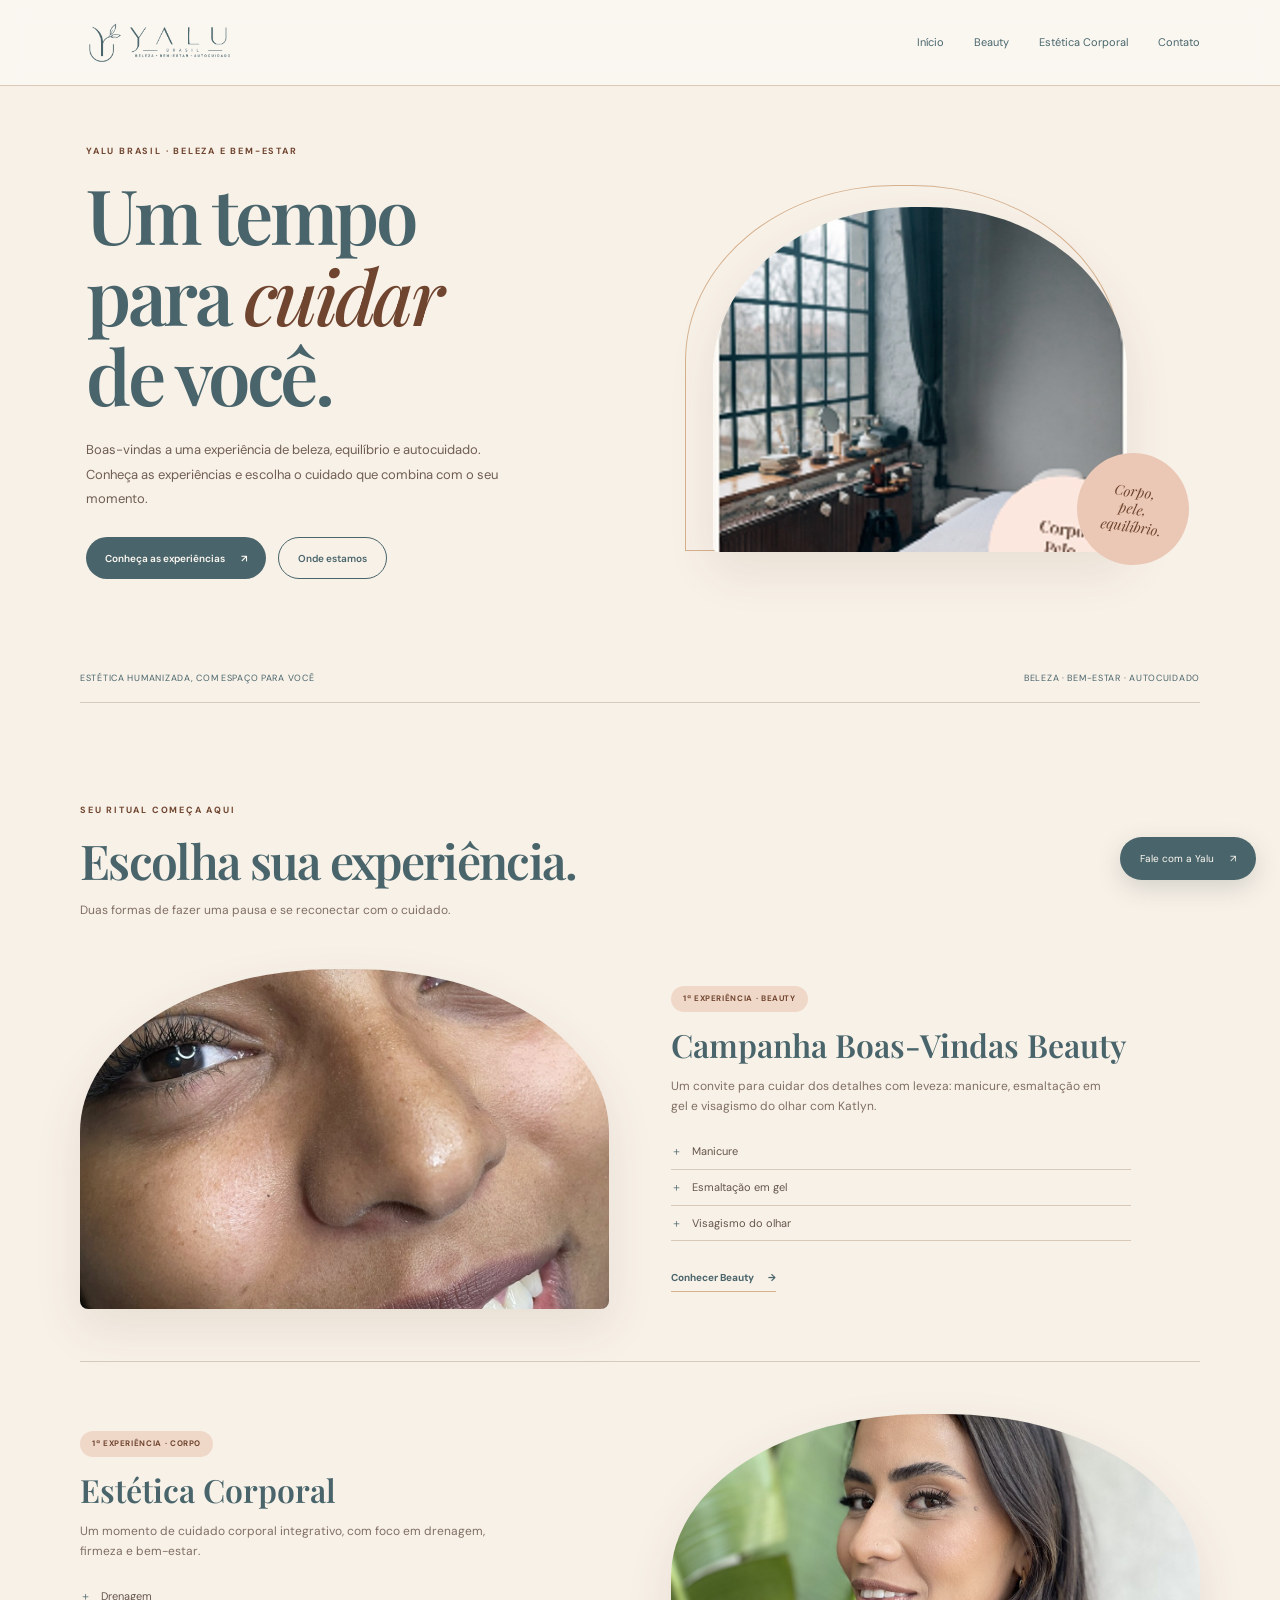
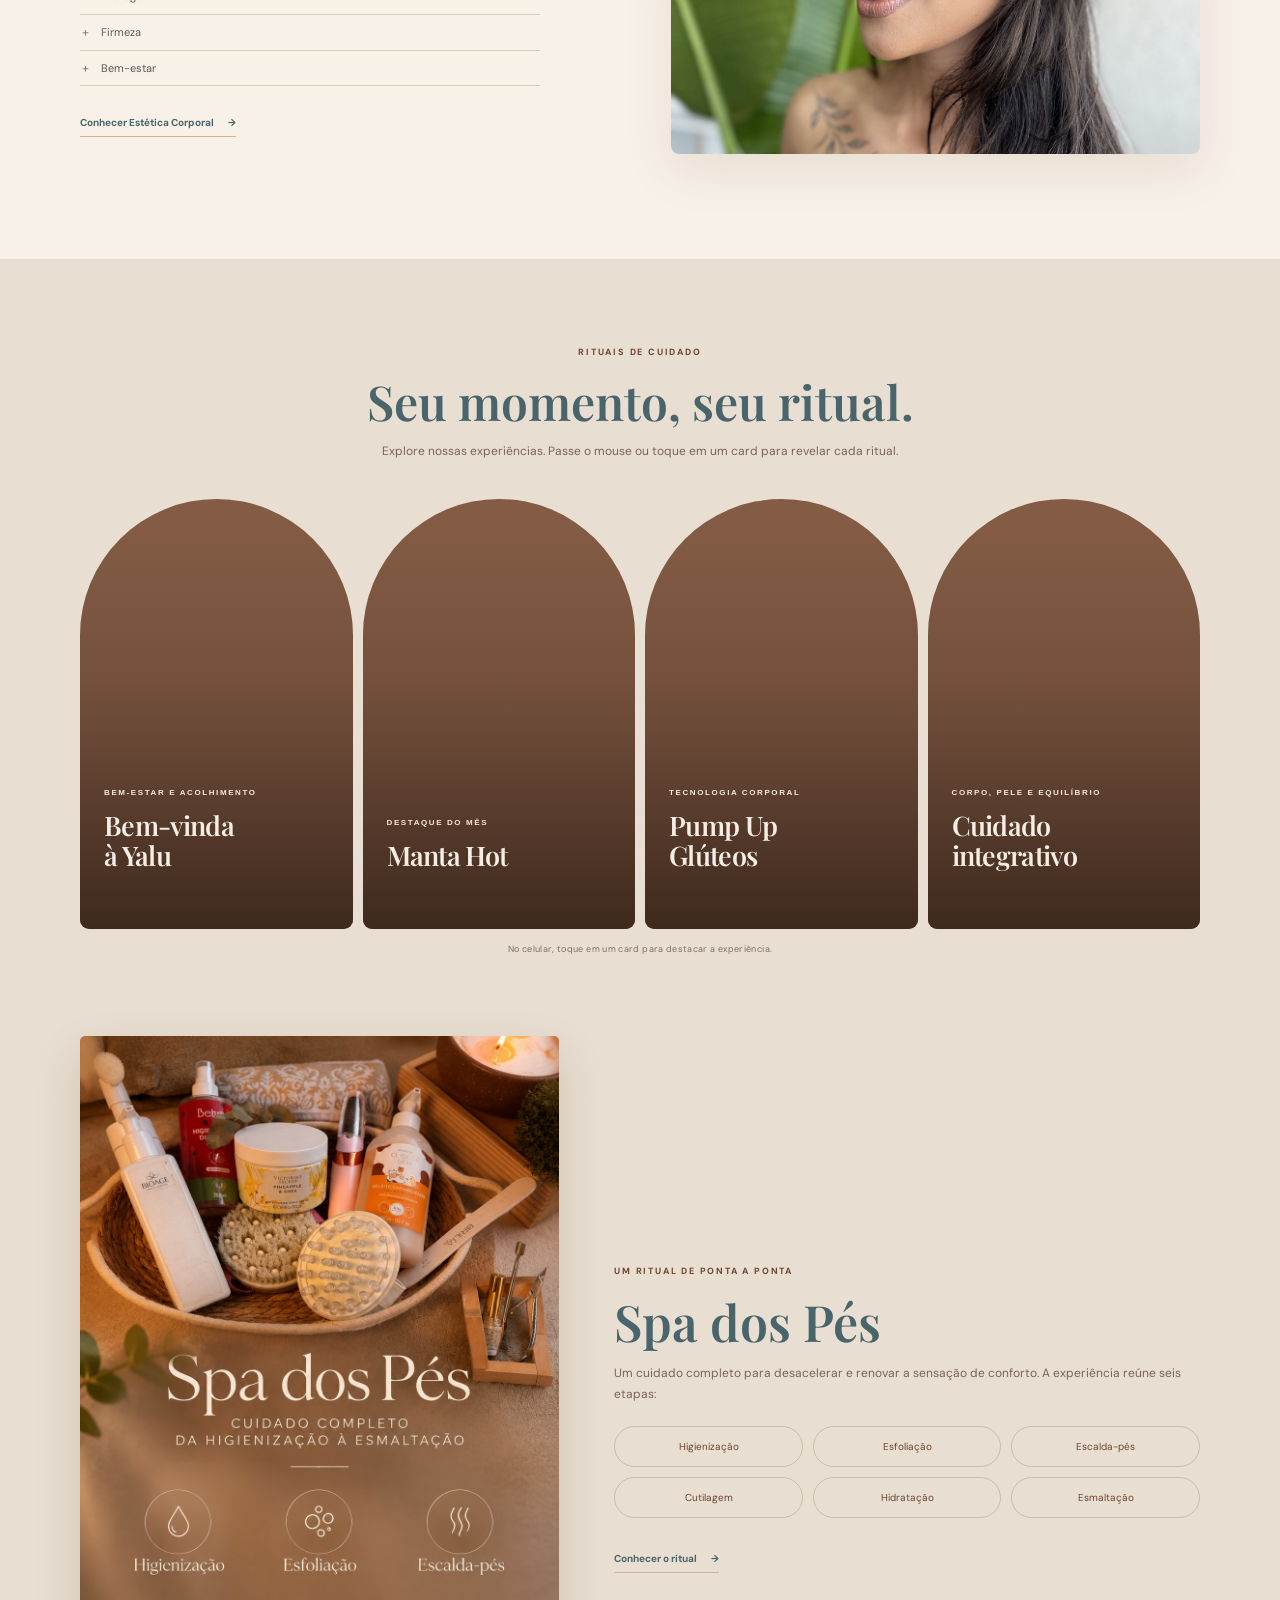
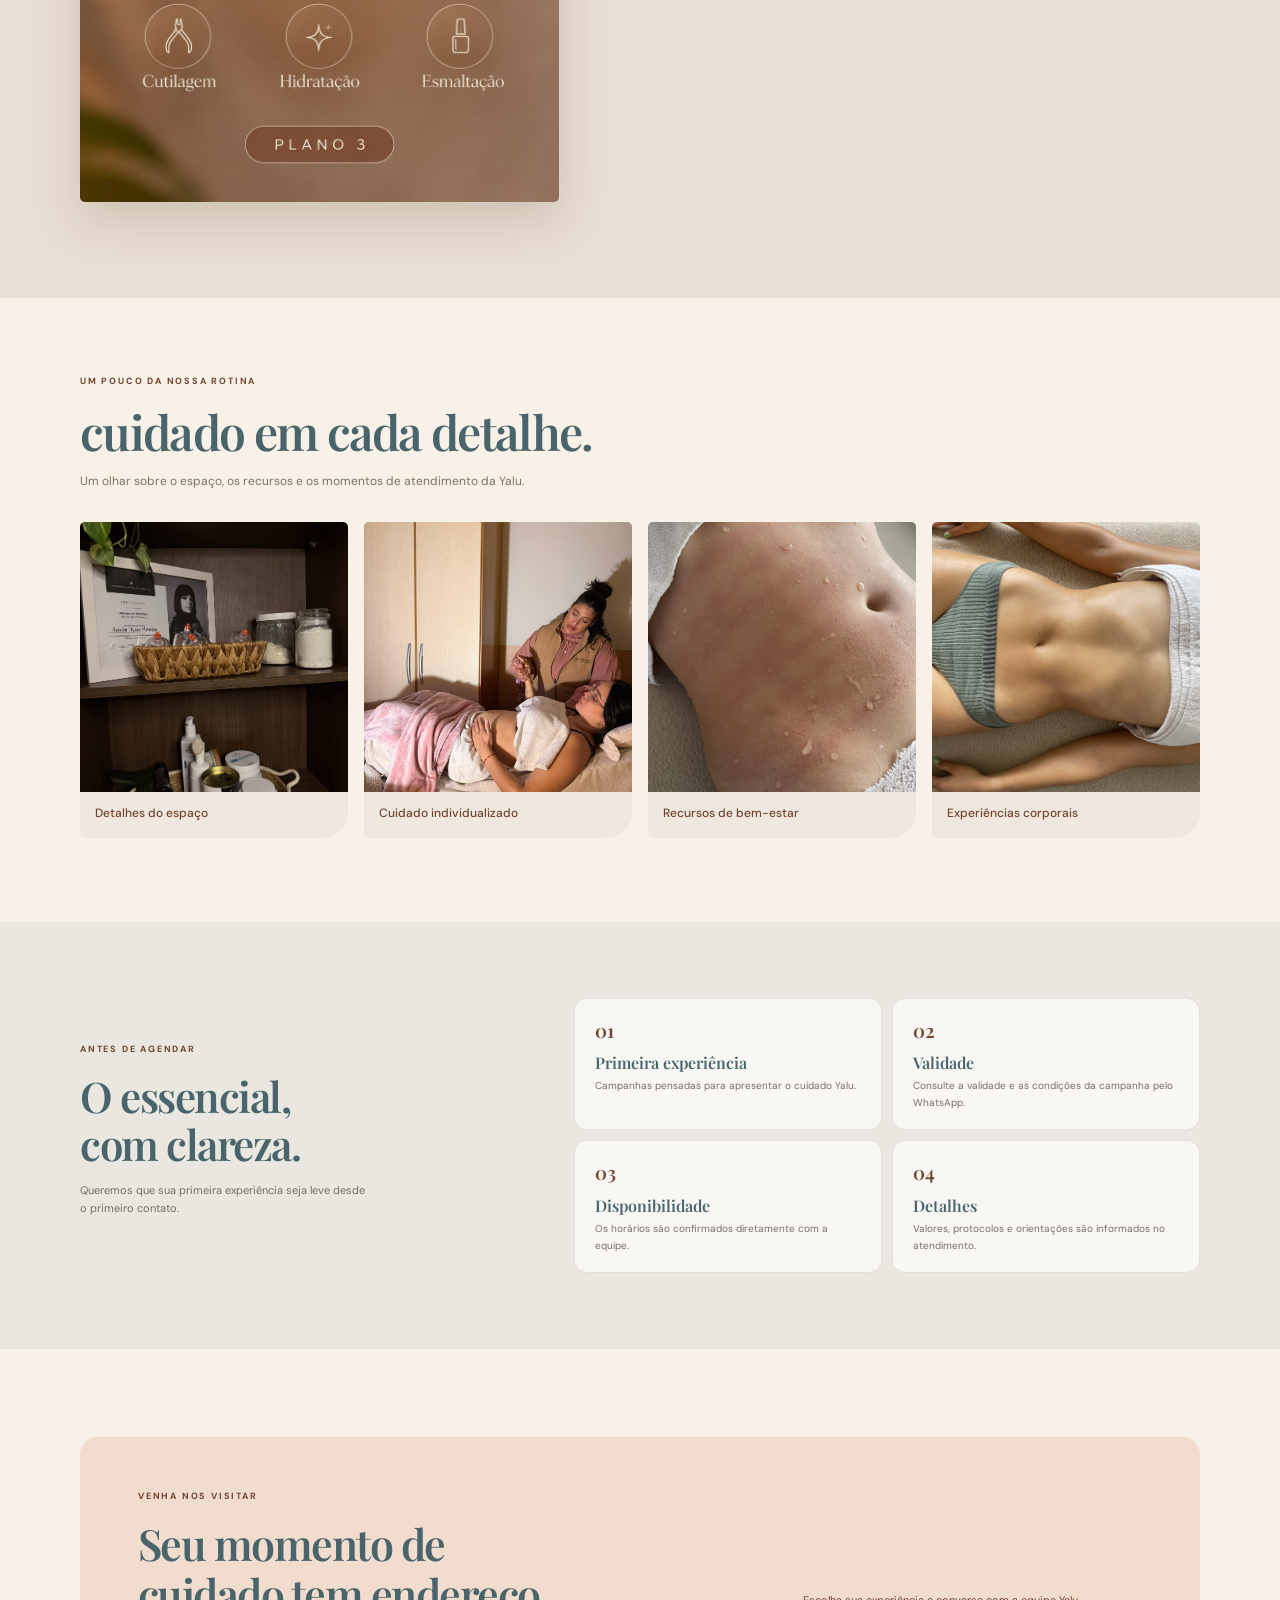
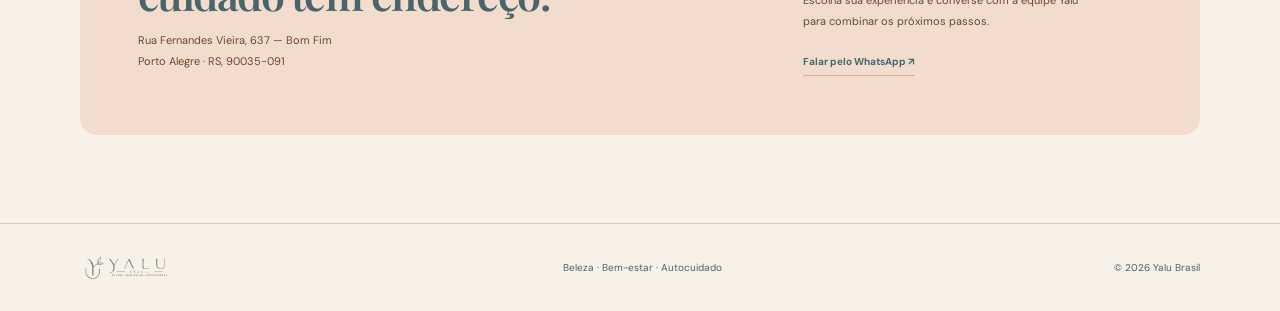
==== commit 3ae5ba0f: "Atualiza site Yalu Brasil" ====
--- a/index.html
+++ b/index.html
@@ -56,7 +56,7 @@
 
     <article class="experience-card" id="beauty">
       <a class="experience-image" href="campanha-boas-vindas-beauty.html">
-        <img src="assets/img/beauty-manicure.jpg" alt="Cuidado delicado durante uma manicure">
+        <img src="assets/img/galeria/exten-o-de-c-lios.jpg" alt="Detalhe do olhar em atendimento de extensão de cílios">
       </a>
       <div class="experience-copy">
         <span class="pill">1ª experiência · Beauty</span>
@@ -83,10 +83,7 @@
         </ul>
         <a class="text-link" href="campanha-boas-vindas-corporal.html">Conhecer Estética Corporal <span>→</span></a>
       </div>
-      <a class="experience-image image-abstract" href="campanha-boas-vindas-corporal.html" aria-label="Conheça a experiência de estética corporal">
-        <span class="abstract-line"></span><span class="abstract-orb"></span>
-        <span class="abstract-caption">um ritual<br>de cuidado</span>
-      </a>
+      <a class="experience-image" href="campanha-boas-vindas-corporal.html" aria-label="Conheça a experiência de estética corporal"><img src="assets/img/galeria/img_1360.jpg" alt="Registro de cuidado corporal em atendimento"></a>
     </article>
   </section>
 
@@ -100,8 +97,8 @@
 
       <div class="ritual-carousel" aria-label="Carrossel de experiências Yalu">
         <button class="ritual-slide" type="button" aria-pressed="false"
-          style="--ritual-image: url('assets/img/hero-spa.jpg')"
-          data-image="assets/img/hero-spa.jpg">
+          style="--ritual-image: url('assets/img/galeria/img_2398.jpg')"
+          data-image="assets/img/galeria/img_2398.jpg">
           <span class="ritual-slide-shade"></span>
           <span class="ritual-slide-content">
             <span class="eyebrow">Bem-estar e acolhimento</span>
@@ -112,8 +109,8 @@
         </button>
 
         <button class="ritual-slide" type="button" aria-pressed="false"
-          style="--ritual-image: url('assets/img/hero-spa.jpg')"
-          data-image="assets/img/hero-spa.jpg">
+          style="--ritual-image: url('assets/img/galeria/manta-termica.jpg')"
+          data-image="assets/img/galeria/manta-termica.jpg">
           <span class="ritual-slide-shade"></span>
           <span class="ritual-slide-content">
             <span class="eyebrow">Destaque do mês</span>
@@ -124,8 +121,8 @@
         </button>
 
         <button class="ritual-slide" type="button" aria-pressed="false"
-          style="--ritual-image: url('assets/img/beauty-manicure.jpg')"
-          data-image="assets/img/beauty-manicure.jpg">
+          style="--ritual-image: url('assets/img/galeria/img_1361.jpg')"
+          data-image="assets/img/galeria/img_1361.jpg">
           <span class="ritual-slide-shade"></span>
           <span class="ritual-slide-content">
             <span class="eyebrow">Tecnologia corporal</span>
@@ -167,6 +164,20 @@
     </div>
   </section>
 
+  <section class="photo-gallery section-wrap" id="galeria">
+    <div class="section-heading">
+      <span class="eyebrow">Um pouco da nossa rotina</span>
+      <h2> cuidado em cada detalhe.</h2>
+      <p>Um olhar sobre o espaço, os recursos e os momentos de atendimento da Yalu.</p>
+    </div>
+    <div class="photo-grid">
+      <figure><img src="assets/img/galeria/img_2397.jpg" alt="Detalhes e produtos organizados no espaço Yalu"><figcaption>Detalhes do espaço</figcaption></figure>
+      <figure><img src="assets/img/galeria/whatsapp-image-2026-06-17-at-23-03-01-1.jpeg" alt="Profissional realizando atendimento de cuidado corporal"><figcaption>Cuidado individualizado</figcaption></figure>
+      <figure><img src="assets/img/galeria/manta-termica.jpg" alt="Recurso utilizado em experiência de termoterapia"><figcaption>Recursos de bem-estar</figcaption></figure>
+      <figure><img src="assets/img/galeria/img_1340.jpg" alt="Registro de atendimento corporal"><figcaption>Experiências corporais</figcaption></figure>
+    </div>
+  </section>
+
   <section class="clarity-band">
     <div class="clarity-inner section-wrap">
       <div>
--- a/css/style.css
+++ b/css/style.css
@@ -29,7 +29,7 @@
 .section-wrap { width: min(1120px, calc(100% - 64px)); margin-inline: auto; }
 
 .site-header {
-  height: 76px;
+  height: 86px;
   padding: 0 max(32px, calc((100vw - 1120px) / 2));
   display: flex;
   align-items: center;
@@ -42,7 +42,7 @@
   backdrop-filter: blur(12px);
 }
 .brand { display: inline-flex; align-items: center; color: var(--ink); }
-.brand img { width: 112px; height: auto; }
+.brand img { width: 155px; height: auto; }
 .main-nav { display: flex; gap: 30px; font-size: 11px; color: var(--ink); }
 .main-nav a { transition: color .2s ease; }
 .main-nav a:hover, .text-link:hover { color: var(--earth); }
@@ -367,13 +367,14 @@
 
 @media (max-width: 760px) {
   .section-wrap { width: min(100% - 38px, 560px); }
-  .site-header { height: 66px; padding: 0 19px; }
-  .brand img { width: 96px; }
+  .site-header { height: 74px; padding: 0 19px; }
+  /* Ajuste sutil: logo um pouco maior no mobile, sem alterar o desktop */
+  .brand img { width: 145px; height: auto; }
   .menu-toggle { display: block; }
   .main-nav {
     display: none;
     position: absolute;
-    top: 65px;
+    top: 73px;
     left: 0;
     right: 0;
     padding: 19px 22px;
@@ -725,3 +726,47 @@
   .spa-pes-feature { grid-template-columns: 1fr; gap: 25px; padding-top: 52px; }
   .spa-steps { grid-template-columns: repeat(2, 1fr); }
 }
+
+
+/* Galeria de imagens reais da Yalu */
+.photo-gallery {
+  padding-top: 76px;
+  padding-bottom: 84px;
+}
+.photo-gallery .section-heading { max-width: 650px; margin-bottom: 30px; }
+.photo-grid {
+  display: grid;
+  grid-template-columns: repeat(4, minmax(0, 1fr));
+  gap: 16px;
+}
+.photo-grid figure {
+  margin: 0;
+  min-width: 0;
+  overflow: hidden;
+  border-radius: 5px 5px 26px 5px;
+  background: #f0e8de;
+}
+.photo-grid img {
+  display: block;
+  width: 100%;
+  height: 270px;
+  object-fit: cover;
+  transition: transform .5s ease;
+}
+.photo-grid figure:hover img { transform: scale(1.035); }
+.photo-grid figcaption {
+  padding: 13px 15px 16px;
+  color: var(--earth, #6B4E3D);
+  font: 500 12px/1.4 var(--sans, 'DM Sans', sans-serif);
+}
+.photo-grid-3 { grid-template-columns: repeat(3, minmax(0, 1fr)); }
+@media (max-width: 900px) {
+  .photo-grid { grid-template-columns: repeat(2, minmax(0, 1fr)); }
+  .photo-grid img { height: 250px; }
+}
+@media (max-width: 520px) {
+  .photo-gallery { padding-top: 52px; padding-bottom: 58px; }
+  .photo-grid { gap: 10px; }
+  .photo-grid img { height: 190px; }
+  .photo-grid figcaption { padding: 10px; font-size: 11px; }
+}
